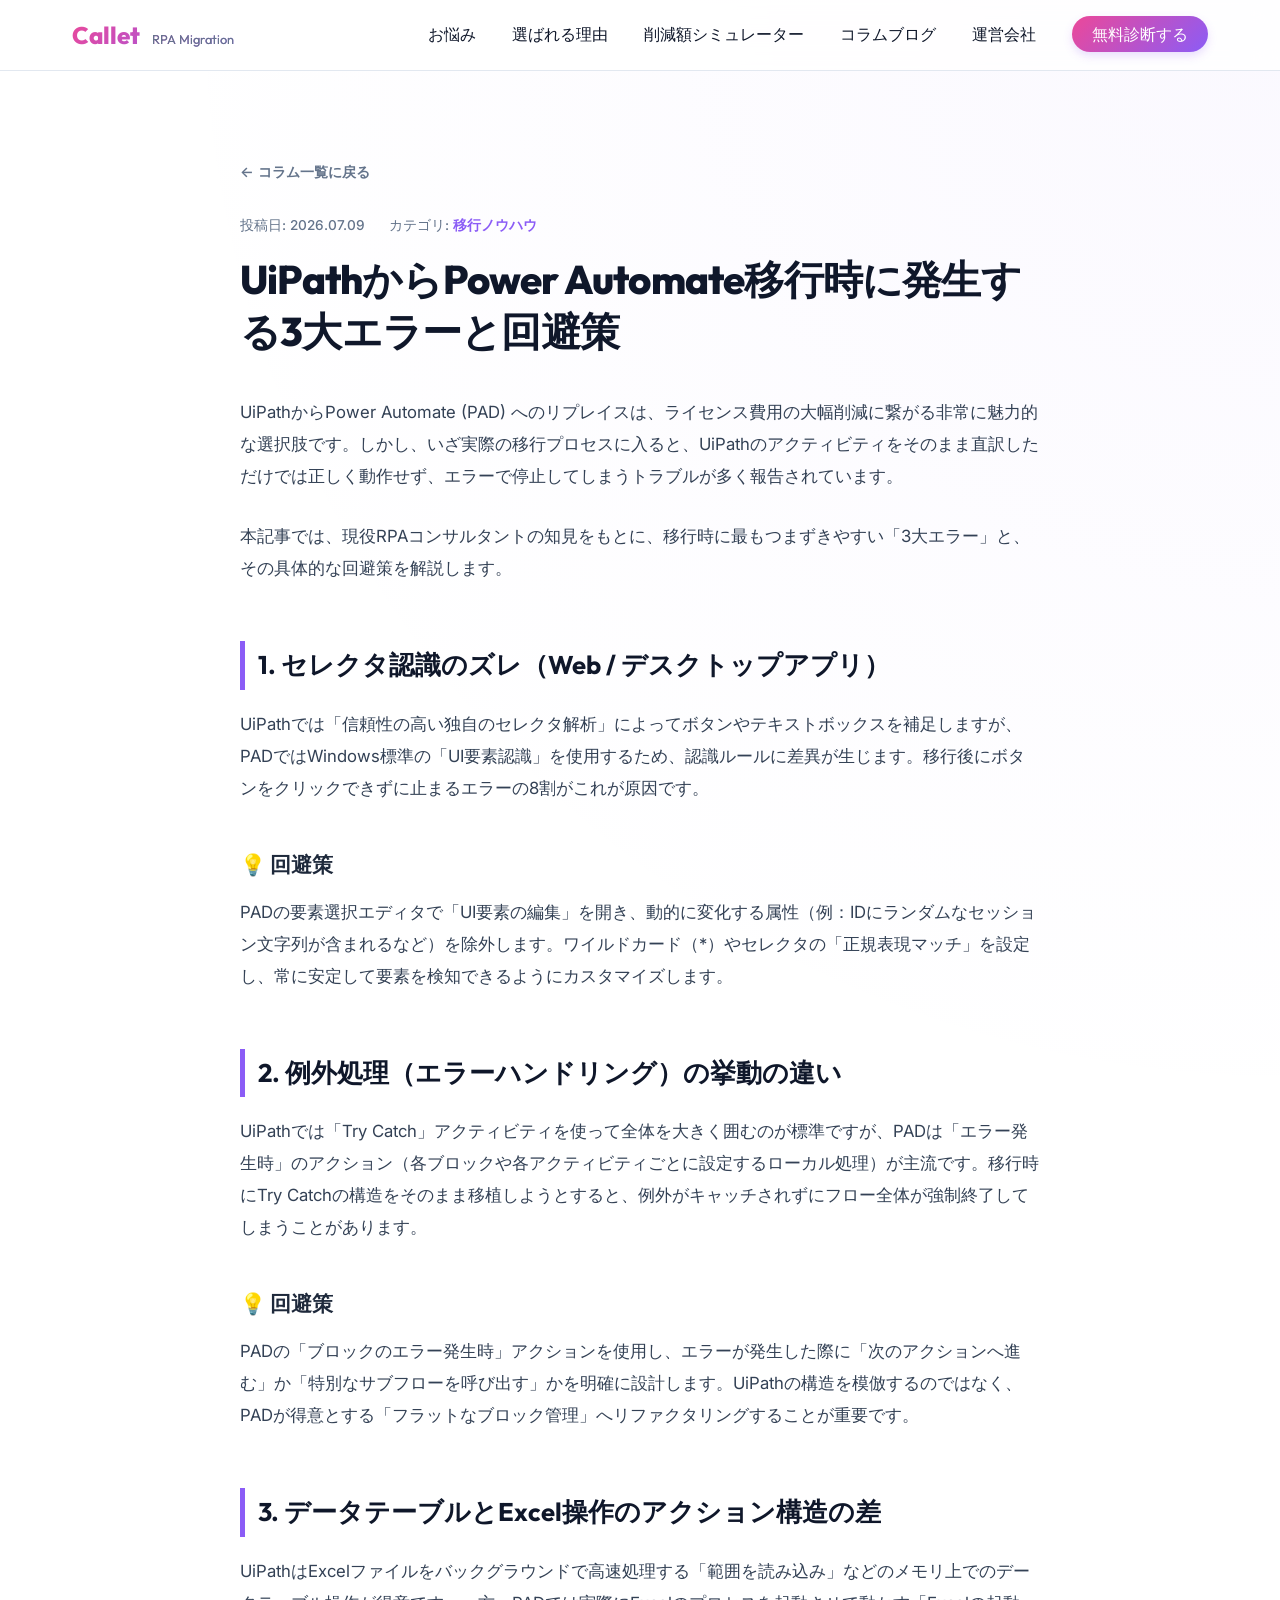
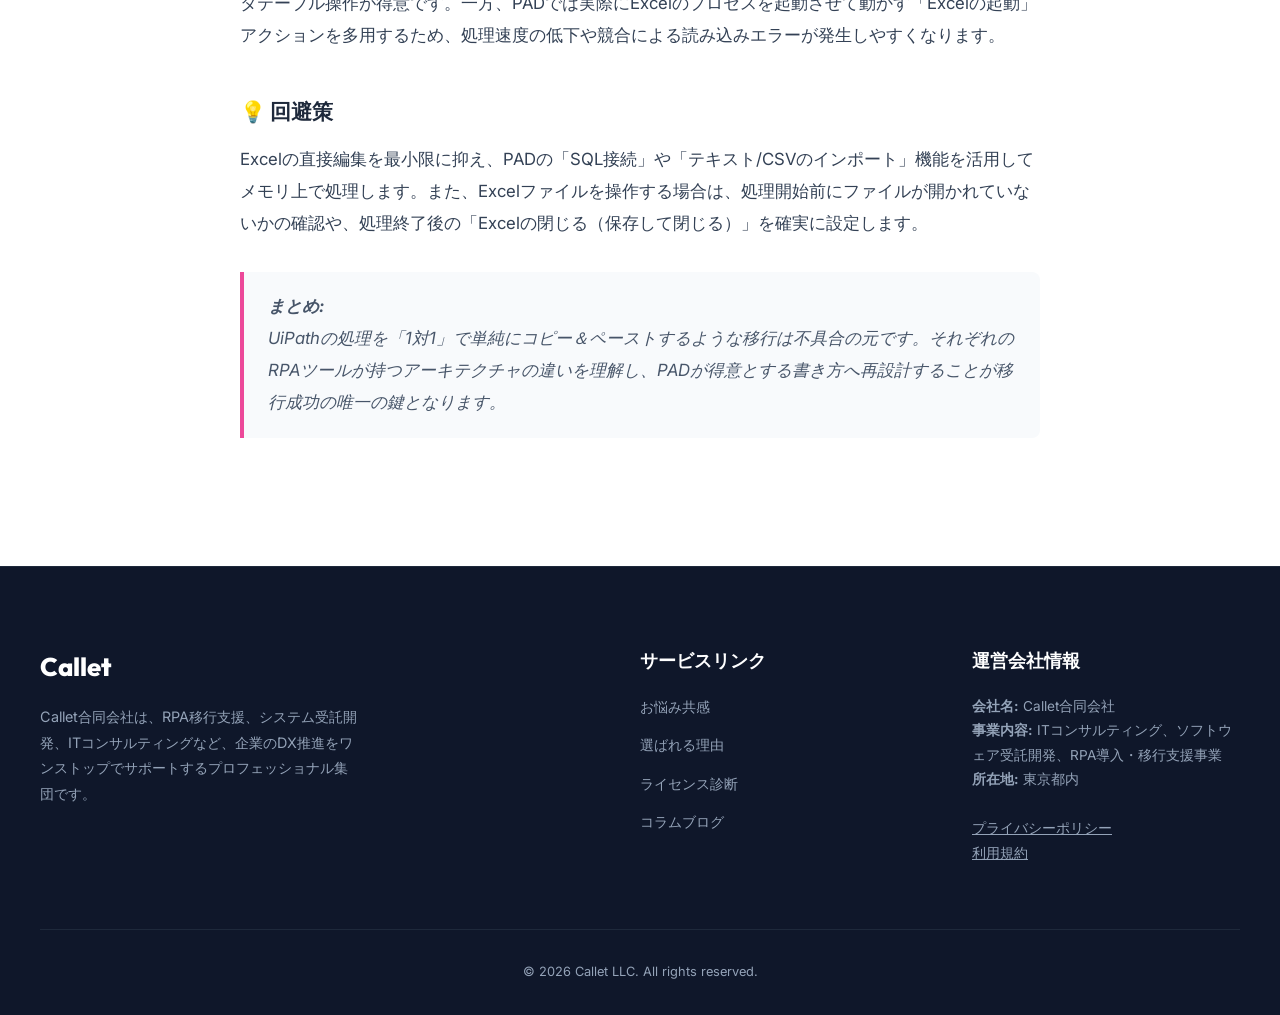
==== blog-details.html @ 3f2a73a5 "Initial commit: add blog-details.html" ====
<!DOCTYPE html>
<html lang="ja">
<head>
    <meta charset="UTF-8">
    <meta name="viewport" content="width=device-width, initial-scale=1.0">
    <title>コラム詳細 | RPA移行ソリューション | Callet合同会社</title>
    <link rel="stylesheet" href="styles.css">
</head>
<body>

    <!-- Header Navigation -->
    <header>
        <div class="nav-container">
            <a href="index.html" class="logo">Callet <span>RPA Migration</span></a>
            <nav class="nav-links">
                <a href="index.html#pain">お悩み</a>
                <a href="index.html#features">選ばれる理由</a>
                <a href="index.html#simulator">削減額シミュレーター</a>
                <a href="index.html#blog">コラムブログ</a>
                <a href="index.html#corporate">運営会社</a>
                <a href="index.html#simulator" class="cta-nav">無料診断する</a>
            </nav>
        </div>
    </header>

    <!-- Blog Details Section -->
    <section class="blog-details-section">
        <div class="blog-article-container">
            <a href="index.html#blog" class="blog-back-link">&larr; コラム一覧に戻る</a>
            
            <div class="blog-details-meta">
                <span>投稿日: <span id="post_date">2026.07.09</span></span>
                <span>カテゴリ: <strong id="post_category">移行ノウハウ</strong></span>
            </div>
            
            <h1 class="blog-details-title" id="post_title">コラムタイトル</h1>
            
            <div class="blog-rich-content" id="post_content">
                <!-- JavaScript will inject content here -->
            </div>
        </div>
    </section>

    <!-- Footer -->
    <footer>
        <div class="footer-container">
            <div>
                <a href="index.html" class="footer-logo">Callet</a>
                <p class="footer-desc">
                    Callet合同会社は、RPA移行支援、システム受託開発、ITコンサルティングなど、企業のDX推進をワンストップでサポートするプロフェッショナル集団です。
                </p>
            </div>
            <div>
                <h4 class="footer-title">サービスリンク</h4>
                <ul class="footer-links">
                    <li><a href="index.html#pain">お悩み共感</a></li>
                    <li><a href="index.html#features">選ばれる理由</a></li>
                    <li><a href="index.html#simulator">ライセンス診断</a></li>
                    <li><a href="index.html#blog">コラムブログ</a></li>
                </ul>
            </div>
            <div>
                <h4 class="footer-title">運営会社情報</h4>
                <div class="corporate-info">
                    <p><strong>会社名:</strong> Callet合同会社</p>
                    <p><strong>事業内容:</strong> ITコンサルティング、ソフトウェア受託開発、RPA導入・移行支援事業</p>
                    <p><strong>所在地:</strong> 東京都内</p>
                    <br>
                    <p><a href="#" style="color: #94A3B8; text-decoration: underline;">プライバシーポリシー</a></p>
                    <p><a href="#" style="color: #94A3B8; text-decoration: underline;">利用規約</a></p>
                </div>
            </div>
        </div>
        <div class="copyright">
            © 2026 Callet LLC. All rights reserved.
        </div>
    </footer>

    <!-- JavaScript to load dynamic content -->
    <script>
        // Article Data (JSON schema)
        const articles = {
            "1": {
                title: "UiPathからPower Automate移行時に発生する3大エラーと回避策",
                date: "2026.07.09",
                category: "移行ノウハウ",
                content: `
                    <p>UiPathからPower Automate (PAD) へのリプレイスは、ライセンス費用の大幅削減に繋がる非常に魅力的な選択肢です。しかし、いざ実際の移行プロセスに入ると、UiPathのアクティビティをそのまま直訳しただけでは正しく動作せず、エラーで停止してしまうトラブルが多く報告されています。</p>
                    <p>本記事では、現役RPAコンサルタントの知見をもとに、移行時に最もつまずきやすい「3大エラー」と、その具体的な回避策を解説します。</p>

                    <h2>1. セレクタ認識のズレ（Web / デスクトップアプリ）</h2>
                    <p>UiPathでは「信頼性の高い独自のセレクタ解析」によってボタンやテキストボックスを補足しますが、PADではWindows標準の「UI要素認識」を使用するため、認識ルールに差異が生じます。移行後にボタンをクリックできずに止まるエラーの8割がこれが原因です。</p>
                    <h3>💡 回避策</h3>
                    <p>PADの要素選択エディタで「UI要素の編集」を開き、動的に変化する属性（例：IDにランダムなセッション文字列が含まれるなど）を除外します。ワイルドカード（*）やセレクタの「正規表現マッチ」を設定し、常に安定して要素を検知できるようにカスタマイズします。</p>

                    <h2>2. 例外処理（エラーハンドリング）の挙動の違い</h2>
                    <p>UiPathでは「Try Catch」アクティビティを使って全体を大きく囲むのが標準ですが、PADは「エラー発生時」のアクション（各ブロックや各アクティビティごとに設定するローカル処理）が主流です。移行時にTry Catchの構造をそのまま移植しようとすると、例外がキャッチされずにフロー全体が強制終了してしまうことがあります。</p>
                    <h3>💡 回避策</h3>
                    <p>PADの「ブロックのエラー発生時」アクションを使用し、エラーが発生した際に「次のアクションへ進む」か「特別なサブフローを呼び出す」かを明確に設計します。UiPathの構造を模倣するのではなく、PADが得意とする「フラットなブロック管理」へリファクタリングすることが重要です。</p>

                    <h2>3. データテーブルとExcel操作のアクション構造の差</h2>
                    <p>UiPathはExcelファイルをバックグラウンドで高速処理する「範囲を読み込み」などのメモリ上でのデータテーブル操作が得意です。一方、PADでは実際にExcelのプロセスを起動させて動かす「Excelの起動」アクションを多用するため、処理速度の低下や競合による読み込みエラーが発生しやすくなります。</p>
                    <h3>💡 回避策</h3>
                    <p>Excelの直接編集を最小限に抑え、PADの「SQL接続」や「テキスト/CSVのインポート」機能を活用してメモリ上で処理します。また、Excelファイルを操作する場合は、処理開始前にファイルが開かれていないかの確認や、処理終了後の「Excelの閉じる（保存して閉じる）」を確実に設定します。</p>

                    <blockquote>
                        <strong>まとめ:</strong><br>
                        UiPathの処理を「1対1」で単純にコピー＆ペーストするような移行は不具合の元です。それぞれのRPAツールが持つアーキテクチャの違いを理解し、PADが得意とする書き方へ再設計することが移行成功の唯一の鍵となります。
                    </blockquote>
                `
            },
            "2": {
                title: "OrchestratorからPower Automateクラウドフローへ！移行の設計ポイント",
                date: "2026.07.08",
                category: "設計アーキテクチャ",
                content: `
                    <p>UiPathを本格運用している多くの企業が導入している「UiPath Orchestrator」。スケジュール実行やアセット管理、ロボットの一元監視として欠かせないシステムですが、年額250万円以上という非常に高い維持コストがネックになりがちです。</p>
                    <p>Power Automateへ移行する際、このOrchestratorの機能をどのようにリプレイスし、コストを最小化できるかを詳しく解説します。</p>

                    <h2>1. スケジュール実行とトリガー配信のリプレイス</h2>
                    <p>Orchestratorで行っていた「毎朝9時に実行」「メールを受信したらロボットを起動」といったトリガー管理は、Power Automateのクラウド環境（Power Automate for cloud）にある「クラウドフロー」へ移植します。</p>
                    <p>クラウドフローは標準でスケジュールトリガー（毎日、毎週など）や、Outlookメール受信トリガー、SharePointの更新トリガーを標準装備しているため、Orchestratorなしでも完全に同等のスケジュール管理・自動トリガー実行が実現できます。</p>

                    <h2>2. オンプレミスデータゲートウェイによるセキュアなPC接続</h2>
                    <p>クラウドフローから、社内オンプレミス環境（ローカルPCや社内サーバー）で稼働するPAD（Power Automate for desktop）を動かすためには、「オンプレミスデータゲートウェイ（On-Premises Data Gateway）」という中間モジュールを設定します。</p>
                    <p>これにより、外部から安全な暗号化通信でローカルのロボットを叩くことができ、Orchestratorで行っていた「無人ロボット（Unattended）の起動・割り当て」を、追加費用なしでクラウドから集中コントロールできるようになります。</p>

                    <h2>3. アセット（接続資格情報や環境変数）の移行</h2>
                    <p>Orchestratorに保存されていたシステムログイン用のID/パスワードなどのクレデンシャル情報は、Microsoft 365の「Azure Key Vault」や、PAD内の「接続」および「資格情報マネージャー」に移し替えます。</p>
                    <p>暗号化された安全なストレージからフロー実行時に動的に資格情報を読み込ませることで、パスワードをロボットコード内に直接書き込むことなく、強固なセキュリティを担保した状態で運用管理できます。</p>

                    <blockquote>
                        <strong>アーキテクトからのアドバイス:</strong><br>
                        Orchestratorの廃止は、単にライセンス代を削減するだけでなく、複雑なオンプレミスサーバーのインフラ管理（Windows Serverのセキュリティアップデート等）から完全に解放されるという運用管理上の大きなメリットももたらします。
                    </blockquote>
                `
            },
            "3": {
                title: "UiPath vs Power Automate徹底比較！2026年最新ライセンス費用の違い",
                date: "2026.07.07",
                category: "ライセンス比較",
                content: `
                    <p>RPAツールの選定において、最も重要でありながら最も複雑なのが「ライセンス費用の比較」です。特に、業界トップのUiPathと、Microsoftが提供し急速にシェアを伸ばしているPower Automate（PAD）では、料金体系の設計思想が大きく異なります。</p>
                    <p>2026年現在の最新ライセンス体系をふまえ、なぜ移行で「最大90%のコスト削減」が狙えるのかを徹底解説します。</p>

                    <h2>1. 開発者ライセンス：圧倒的な基本コスト差</h2>
                    <p>シナリオを作成・開発するための開発者ライセンスを比較すると、その価格差は一目瞭然です。</p>
                    <ul>
                        <li><strong>UiPath Studio</strong>: 約40万円 /年（1ユーザーあたり）</li>
                        <li><strong>Power Automate Premium</strong>: 2.4万円 /年（2,000円 /月・1ユーザーあたり）</li>
                    </ul>
                    <p>PADは開発ライセンスの中に、有人ロボットの実行ライセンス（Attended同等）も標準で内包されているため、開発者＝実行者となる多くの現場において、1ユーザーあたり年間37万円以上の差額が発生します。</p>

                    <h2>2. 有人ロボット（Attended）の「無料枠」のカラクリ</h2>
                    <p>UiPathではロボットを動かすPC1台ごとに「Attended Robotライセンス（年額約15万円）」が必要です。一方、Power Automateでは以下のような画期的な料金体系になっています。</p>
                    <ul>
                        <li>開発者用ライセンスを持っている人は、有人ロボットを台数制限なしで無料実行可能。</li>
                        <li>したがって、有人ロボットの台数が開発者ライセンス数を下回る小中規模運用の場合は、有人ロボットのライセンス費用は**完全に0円**になります。</li>
                    </ul>

                    <h2>3. 無人ロボット（Unattended）のプロセスライセンス比較</h2>
                    <p>人手を介さずサーバー上で実行する「無人ロボット（Unattended）」は、RPAの真骨頂ですが、UiPathでは1台あたり年間約100万円が必要であり、大規模運用での最大のコスト圧迫要因となっています。</p>
                    <p>Power Automateでは、これを「プロセスライセンス（Process License、旧アテンドなしアドオン）」として提供しており、**年額18万円（月額15,000円）**で稼働可能です。1台増やすごとのコスト増加額が約5分の1に抑えられるため、スケールさせればさせるほど、削減金額のメリットが跳ね上がります。</p>

                    <blockquote>
                        <strong>比較まとめ（3ユーザー・無人1台運用の3年総額例）:</strong><br>
                        ・UiPath: 開発(120万) ＋ 無人(300万) ＝ 420万円 / 3年<br>
                        ・PA: 開発(7.2万) ＋ 無人(54万) ＝ 61.2万円 / 3年<br>
                        ➡️ **約358万円（約85%）のライセンス費カットが実現！**
                    </blockquote>
                `
            }
        };

        // Parse query parameter ?id=X
        const urlParams = new URLSearchParams(window.location.search);
        const articleId = urlParams.get('id');

        // Render Article
        const article = articles[articleId] || articles["1"]; // Default to article 1 if not found or invalid
        
        document.getElementById('post_date').innerText = article.date;
        document.getElementById('post_category').innerText = article.category;
        document.getElementById('post_title').innerText = article.title;
        document.getElementById('post_content').innerHTML = article.content;
        
        // Dynamically update page title for browser tab (good for SEO)
        document.title = `${article.title} | RPA移行ソリューション | Callet合同会社`;
    </script>

</body>
</html>
---- styles.css ----
@import url('https://fonts.googleapis.com/css2?family=Inter:wght@300;400;500;600;700&family=Outfit:wght@400;600;700;800&display=swap');

:root {
    --primary-gradient: linear-gradient(135deg, #EC4899 0%, #8B5CF6 100%);
    --bg-dark: #0B0F19;
    --bg-card: #151C2C;
    --bg-light: #F8FAFC;
    --text-main: #0F172A;
    --text-muted: #64748B;
    --border-color: #E2E8F0;
    --font-heading: 'Outfit', 'Inter', sans-serif;
    --font-body: 'Inter', sans-serif;
}

* {
    margin: 0;
    padding: 0;
    box-sizing: border-box;
}

html {
    scroll-behavior: smooth;
}

body {
    font-family: var(--font-body);
    color: var(--text-main);
    background-color: #FFFFFF;
    line-height: 1.6;
    overflow-x: hidden;
}

/* Header & Navigation */
header {
    background: rgba(255, 255, 255, 0.8);
    backdrop-filter: blur(12px);
    border-bottom: 1px solid var(--border-color);
    position: fixed;
    width: 100%;
    top: 0;
    z-index: 1000;
}

.nav-container {
    max-width: 1200px;
    margin: 0 auto;
    padding: 1rem 2rem;
    display: flex;
    justify-content: space-between;
    align-items: center;
}

.logo {
    font-family: var(--font-heading);
    font-weight: 800;
    font-size: 1.5rem;
    background: var(--primary-gradient);
    -webkit-background-clip: text;
    -webkit-text-fill-color: transparent;
    text-decoration: none;
}

.logo span {
    font-size: 0.8rem;
    color: var(--text-muted);
    font-weight: 400;
    margin-left: 0.5rem;
    -webkit-text-fill-color: initial;
}

.nav-links a {
    color: var(--text-main);
    text-decoration: none;
    font-weight: 500;
    margin-left: 2rem;
    transition: color 0.3s ease;
}

.nav-links a:hover {
    color: #8B5CF6;
}

.cta-nav {
    background: var(--primary-gradient);
    color: white !important;
    padding: 0.5rem 1.25rem;
    border-radius: 50px;
    box-shadow: 0 4px 10px rgba(139, 92, 246, 0.2);
}

.cta-nav:hover {
    box-shadow: 0 6px 15px rgba(139, 92, 246, 0.35);
    transform: translateY(-1px);
}

/* Hero Section */
.hero-section {
    padding: 10rem 2rem 6rem 2rem;
    background: radial-gradient(circle at top right, rgba(139, 92, 246, 0.08), transparent 40%),
                radial-gradient(circle at bottom left, rgba(236, 72, 153, 0.05), transparent 40%);
    text-align: center;
}

.hero-container {
    max-width: 900px;
    margin: 0 auto;
}

.badge {
    background: rgba(139, 92, 246, 0.1);
    color: #8B5CF6;
    padding: 0.4rem 1rem;
    border-radius: 50px;
    font-size: 0.85rem;
    font-weight: 600;
    display: inline-block;
    margin-bottom: 1.5rem;
}

h1 {
    font-family: var(--font-heading);
    font-size: 3.2rem;
    font-weight: 800;
    line-height: 1.2;
    margin-bottom: 1.5rem;
    letter-spacing: -0.02em;
}

h1 span {
    background: var(--primary-gradient);
    -webkit-background-clip: text;
    -webkit-text-fill-color: transparent;
}

.subtitle {
    font-size: 1.2rem;
    color: var(--text-muted);
    max-width: 700px;
    margin: 0 auto 2.5rem auto;
}

.btn-primary {
    background: var(--primary-gradient);
    color: white;
    font-family: var(--font-heading);
    font-weight: 700;
    font-size: 1.1rem;
    padding: 1rem 2.5rem;
    border: none;
    border-radius: 50px;
    cursor: pointer;
    box-shadow: 0 4px 15px rgba(139, 92, 246, 0.25);
    transition: all 0.3s ease;
    text-decoration: none;
    display: inline-block;
}

.btn-primary:hover {
    box-shadow: 0 6px 20px rgba(139, 92, 246, 0.4);
    transform: translateY(-2px);
}

/* Pain Points (お悩み共感) */
.pain-section {
    padding: 6rem 2rem;
    background-color: var(--bg-light);
    border-top: 1px solid var(--border-color);
    border-bottom: 1px solid var(--border-color);
}

.section-container {
    max-width: 1200px;
    margin: 0 auto;
}

.section-title {
    text-align: center;
    font-family: var(--font-heading);
    font-size: 2.2rem;
    font-weight: 800;
    margin-bottom: 3rem;
}

.pain-grid {
    display: grid;
    grid-template-columns: repeat(auto-fit, minmax(300px, 1fr));
    gap: 2rem;
}

.pain-card {
    background: white;
    border: 1px solid var(--border-color);
    border-radius: 16px;
    padding: 2.5rem 2rem;
    box-shadow: 0 4px 6px rgba(0, 0, 0, 0.02);
    transition: transform 0.3s ease, box-shadow 0.3s ease;
}

.pain-card:hover {
    transform: translateY(-5px);
    box-shadow: 0 12px 20px rgba(0, 0, 0, 0.05);
}

.pain-icon {
    font-size: 2.5rem;
    margin-bottom: 1rem;
}

.pain-card h3 {
    font-family: var(--font-heading);
    font-size: 1.3rem;
    font-weight: 700;
    margin-bottom: 0.8rem;
}

.pain-card p {
    color: var(--text-muted);
    font-size: 0.95rem;
}

/* Why Choose Us (特徴) */
.choose-section {
    padding: 6rem 2rem;
}

.feature-grid {
    display: grid;
    grid-template-columns: repeat(auto-fit, minmax(300px, 1fr));
    gap: 2.5rem;
    margin-top: 3rem;
}

.feature-card {
    background: white;
    border-left: 4px solid #8B5CF6;
    border-top: 1px solid var(--border-color);
    border-right: 1px solid var(--border-color);
    border-bottom: 1px solid var(--border-color);
    border-radius: 0 16px 16px 0;
    padding: 2rem;
    box-shadow: 0 4px 6px rgba(0, 0, 0, 0.01);
}

.feature-card h3 {
    font-family: var(--font-heading);
    font-size: 1.25rem;
    font-weight: 700;
    margin-bottom: 0.8rem;
    color: #1E293B;
}

.feature-card p {
    color: var(--text-muted);
    font-size: 0.95rem;
}

/* Simulator Section (Native Layout) */
.simulator-section {
    padding: 6rem 2rem;
    background-color: var(--bg-light);
    border-top: 1px solid var(--border-color);
}

.simulator-container {
    max-width: 1200px;
    margin: 0 auto;
}

.calc-grid {
    display: grid;
    grid-template-columns: 1.1fr 1.9fr;
    gap: 2.5rem;
    margin-top: 3rem;
}

.calc-sidebar {
    background: white;
    border: 1px solid var(--border-color);
    border-radius: 20px;
    padding: 2rem;
    box-shadow: 0 10px 25px rgba(0, 0, 0, 0.02);
}

.calc-sidebar h3 {
    font-family: var(--font-heading);
    font-weight: 700;
    font-size: 1.15rem;
    margin-bottom: 1rem;
    color: #1E293B;
}

.form-group {
    margin-bottom: 1.5rem;
}

.form-group label {
    display: block;
    font-size: 0.85rem;
    font-weight: 600;
    color: #475569;
    margin-bottom: 0.4rem;
}

.form-group input[type="number"] {
    width: 100%;
    padding: 0.6rem 0.8rem;
    border: 1px solid #CBD5E1;
    border-radius: 8px;
    font-family: var(--font-body);
    font-size: 0.95rem;
    outline: none;
    transition: border-color 0.2s ease;
}

.form-group input[type="number"]:focus {
    border-color: #8B5CF6;
}

.checkbox-group {
    display: flex;
    align-items: center;
    gap: 0.5rem;
    margin-top: 1rem;
    margin-bottom: 1.5rem;
}

.checkbox-group label {
    font-size: 0.85rem;
    font-weight: 600;
    color: #475569;
    cursor: pointer;
}

.checkbox-group input[type="checkbox"] {
    width: 16px;
    height: 16px;
    cursor: pointer;
}

.btn-diagnose {
    width: 100%;
    background: var(--primary-gradient);
    color: white;
    font-family: var(--font-heading);
    font-weight: 700;
    font-size: 1.05rem;
    padding: 0.8rem;
    border: none;
    border-radius: 50px;
    cursor: pointer;
    box-shadow: 0 4px 12px rgba(139, 92, 246, 0.2);
    transition: all 0.3s ease;
}

.btn-diagnose:hover {
    box-shadow: 0 6px 18px rgba(139, 92, 246, 0.35);
    transform: translateY(-1px);
}

/* Loading Spinner Area */
.loading-box {
    display: none;
    flex-direction: column;
    justify-content: center;
    align-items: center;
    background: white;
    border: 1px solid var(--border-color);
    border-radius: 20px;
    padding: 6rem 2rem;
    box-shadow: 0 10px 25px rgba(0, 0, 0, 0.02);
}

.spinner {
    width: 50px;
    height: 50px;
    border: 5px solid rgba(139, 92, 246, 0.1);
    border-top: 5px solid #8B5CF6;
    border-radius: 50%;
    animation: spin 1s linear infinite;
    margin-bottom: 1.5rem;
}

@keyframes spin {
    0% { transform: rotate(0deg); }
    100% { transform: rotate(360deg); }
}

.loading-text {
    font-size: 1rem;
    color: #475569;
    font-weight: 600;
}

/* Result Area */
.results-box {
    display: none;
    background: white;
    border: 1px solid var(--border-color);
    border-radius: 20px;
    padding: 2.5rem;
    box-shadow: 0 10px 25px rgba(0, 0, 0, 0.02);
    animation: fadeIn 0.5s ease forwards;
}

@keyframes fadeIn {
    from { opacity: 0; transform: translateY(10px); }
    to { opacity: 1; transform: translateY(0); }
}

.reset-caption {
    font-size: 0.8rem;
    color: var(--text-muted);
    margin-bottom: 1.5rem;
}

/* Value Cards */
.value-cards-grid {
    display: grid;
    grid-template-columns: 1fr 1fr;
    gap: 1.5rem;
    margin-bottom: 2rem;
}

.val-card {
    background-color: #F8FAFC;
    border: 1px solid #E2E8F0;
    border-radius: 12px;
    padding: 1.5rem;
    text-align: center;
}

.val-card-title {
    font-weight: 600;
    color: #475569;
    font-size: 0.95rem;
}

.val-card-num {
    font-size: 2rem;
    font-weight: 800;
    color: #4F46E5;
    margin-top: 0.5rem;
}

/* Savings Summary Banner */
.savings-banner {
    background-color: #F8FAFC;
    border: 2px solid #E2E8F0;
    border-radius: 16px;
    padding: 1.8rem;
    text-align: center;
    margin-bottom: 2.5rem;
    box-shadow: 0 4px 10px rgba(0,0,0,0.02);
    transition: all 0.3s ease;
}

.savings-banner.emphasized {
    background-color: #FEF2F2;
    border-color: #FCA5A5;
}

.savings-label {
    font-size: 0.95rem;
    font-weight: 700;
    color: #475569;
    letter-spacing: 0.05em;
}

.savings-amount {
    font-size: 2.2rem;
    font-weight: 850;
    color: #4F46E5;
    margin: 0.5rem 0;
    font-family: var(--font-heading);
}

.savings-banner.emphasized .savings-amount {
    color: #EF4444;
}

.savings-sub {
    font-size: 0.95rem;
    font-weight: 600;
    color: #64748B;
}

/* 2-Column Graph & Table */
.data-display-grid {
    display: grid;
    grid-template-columns: 1.2fr 0.8fr;
    gap: 2rem;
    margin-bottom: 2.5rem;
}

/* CSS Stacked Bar Chart */
.chart-container {
    background: #FFFFFF;
    border: 1px solid var(--border-color);
    border-radius: 12px;
    padding: 1.5rem;
}

.chart-title {
    font-size: 0.95rem;
    font-weight: 700;
    color: #1E293B;
    margin-bottom: 1.5rem;
}

.chart-stage {
    display: flex;
    justify-content: space-around;
    align-items: flex-end;
    height: 250px;
    padding-bottom: 1rem;
    border-bottom: 2px solid #E2E8F0;
    position: relative;
}

.chart-bar-wrapper {
    display: flex;
    flex-direction: column;
    align-items: center;
    width: 30%;
    height: 100%;
    justify-content: flex-end;
}

.chart-bar {
    width: 50px;
    display: flex;
    flex-direction: column;
    justify-content: flex-end;
    border-radius: 6px 6px 0 0;
    overflow: hidden;
    height: 0;
    transition: height 0.6s cubic-bezier(0.16, 1, 0.3, 1);
}

.chart-segment {
    width: 100%;
    transition: all 0.3s ease;
    cursor: pointer;
    position: relative;
}

/* Segments colors (purples theme matching streamlit) */
.seg-dev { background-color: #6B21A8; }
.seg-attended { background-color: #8B5CF6; }
.seg-unattended { background-color: #C084FC; }
.seg-orch { background-color: #F3E8FF; }

.chart-label {
    margin-top: 0.8rem;
    font-size: 0.85rem;
    font-weight: 700;
    color: #475569;
}

/* Chart Legend */
.chart-legend {
    display: flex;
    justify-content: center;
    flex-wrap: wrap;
    gap: 1rem;
    margin-top: 1.2rem;
    font-size: 0.75rem;
    color: #475569;
}

.legend-item {
    display: flex;
    align-items: center;
    gap: 0.4rem;
}

.legend-color {
    width: 12px;
    height: 12px;
    border-radius: 3px;
}

/* Tooltip */
.chart-segment:hover::after {
    content: attr(data-tooltip);
    position: absolute;
    bottom: 100%;
    left: 50%;
    transform: translateX(-50%);
    background: #0F172A;
    color: white;
    padding: 0.4rem 0.6rem;
    font-size: 0.75rem;
    border-radius: 4px;
    white-space: nowrap;
    z-index: 10;
    box-shadow: 0 4px 6px rgba(0,0,0,0.1);
}

/* Data Table */
.table-container {
    background: #FFFFFF;
    border: 1px solid var(--border-color);
    border-radius: 12px;
    padding: 1.5rem;
}

.table-title {
    font-size: 0.95rem;
    font-weight: 700;
    color: #1E293B;
    margin-bottom: 1rem;
}

.detail-table {
    width: 100%;
    border-collapse: collapse;
    font-size: 0.8rem;
    text-align: left;
}

.detail-table th {
    background-color: #F8FAFC;
    color: #475569;
    font-weight: 700;
    padding: 0.6rem;
    border-bottom: 2px solid #E2E8F0;
}

.detail-table td {
    padding: 0.7rem 0.6rem;
    border-bottom: 1px solid #E2E8F0;
    color: #334155;
}

.detail-table tr:last-child {
    font-weight: 700;
    background-color: #F8FAFC;
}

.detail-table tr:last-child td {
    border-bottom: none;
    color: #0F172A;
}

/* Recommendation Area */
.rec-box {
    border-top: 1px solid var(--border-color);
    padding-top: 2rem;
    margin-bottom: 2.5rem;
}

.rec-title {
    font-family: var(--font-heading);
    font-size: 1.3rem;
    font-weight: 700;
    color: #1E293B;
    margin-bottom: 1.5rem;
}

.rec-grid {
    display: grid;
    grid-template-columns: 1fr 2fr;
    gap: 2rem;
}

.rec-action-card {
    background-color: #8B5CF6;
    color: white;
    padding: 1.8rem 1.5rem;
    border-radius: 12px;
    text-align: center;
    box-shadow: 0 4px 10px rgba(139, 92, 246, 0.2);
}

.rec-action-tag {
    font-size: 0.8rem;
    font-weight: 500;
    text-transform: uppercase;
    opacity: 0.9;
}

.rec-action-val {
    margin-top: 0.5rem;
    font-size: 1.25rem;
    font-weight: 700;
    line-height: 1.4;
}

.rec-action-points {
    margin-top: 1rem;
    text-align: left;
    font-size: 0.75rem;
    display: flex;
    flex-direction: column;
    gap: 0.4rem;
}

.rec-details h4 {
    font-size: 1rem;
    font-weight: 700;
    color: #334155;
    margin-bottom: 0.8rem;
    display: flex;
    align-items: center;
    gap: 0.5rem;
}

.urgency-badge-span {
    padding: 0.2rem 0.6rem;
    border-radius: 4px;
    color: white;
    font-size: 0.8rem;
    font-weight: 700;
}

.urg_low { background-color: #10B981; }
.urg_mid { background-color: #3B82F6; }
.urg_high { background-color: #F59E0B; }
.urg_emergency { background-color: #EF4444; }

.rec-desc-text {
    font-size: 0.9rem;
    color: #475569;
    line-height: 1.7;
}

/* Download CTA Area */
.cta-download-box {
    border-top: 1px solid var(--border-color);
    padding-top: 3rem;
    margin-bottom: 3rem;
    text-align: center;
}

.download-title {
    font-family: var(--font-heading);
    font-size: 1.6rem;
    font-weight: 800;
    color: #1E293B;
    margin-bottom: 0.4rem;
}

.download-sub {
    font-size: 0.95rem;
    color: var(--text-muted);
    margin-bottom: 2rem;
}

.native-form {
    max-width: 600px;
    margin: 0 auto;
    background: #F8FAFC;
    border: 1px solid var(--border-color);
    border-radius: 12px;
    padding: 2rem;
    text-align: left;
}

.form-row {
    display: grid;
    grid-template-columns: 1fr 1fr;
    gap: 1rem;
}

.btn-submit-download {
    display: block;
    width: 100%;
    background: var(--primary-gradient);
    color: white;
    font-family: var(--font-heading);
    font-weight: 700;
    font-size: 1.05rem;
    padding: 0.8rem;
    border: none;
    border-radius: 8px;
    box-shadow: 0 4px 15px rgba(236, 72, 153, 0.25);
    transition: all 0.3s ease;
    text-align: center;
    margin-top: 1rem;
}

.btn-submit-download:hover {
    box-shadow: 0 6px 20px rgba(236, 72, 153, 0.4);
    transform: translateY(-1px);
}

.download-success-box {
    display: none;
    max-width: 650px;
    margin: 0 auto;
    text-align: center;
}

.download-success-title {
    font-family: var(--font-heading);
    font-size: 1.6rem;
    font-weight: 800;
    color: #1E293B;
    margin-bottom: 0.4rem;
}

.download-success-sub {
    font-size: 0.95rem;
    color: var(--text-muted);
    margin-bottom: 2rem;
}

.btn-file-dl {
    background: var(--primary-gradient);
    color: white;
    font-family: var(--font-heading);
    font-weight: 700;
    font-size: 1.1rem;
    padding: 0.8rem 2.5rem;
    border: none;
    border-radius: 8px;
    cursor: pointer;
    box-shadow: 0 4px 15px rgba(236, 72, 153, 0.25);
    transition: all 0.3s ease;
    text-decoration: none;
    display: inline-block;
}

.btn-file-dl:hover {
    box-shadow: 0 6px 20px rgba(236, 72, 153, 0.4);
    transform: translateY(-1px);
}

.btn-form-reset {
    background: none;
    border: none;
    color: var(--text-muted);
    font-size: 0.85rem;
    text-decoration: underline;
    cursor: pointer;
    margin-top: 1rem;
}

/* Blog Archive Section Styling */
.blog-section {
    padding: 6rem 2rem;
    background-color: #FFFFFF;
    border-top: 1px solid var(--border-color);
}

.blog-grid {
    display: grid;
    grid-template-columns: repeat(auto-fit, minmax(320px, 1fr));
    gap: 2.5rem;
    margin-top: 3rem;
}

.blog-card {
    background: white;
    border: 1px solid var(--border-color);
    border-radius: 16px;
    overflow: hidden;
    box-shadow: 0 4px 6px rgba(0,0,0,0.01);
    transition: transform 0.3s ease, box-shadow 0.3s ease;
    display: flex;
    flex-direction: column;
}

.blog-card:hover {
    transform: translateY(-4px);
    box-shadow: 0 12px 25px rgba(0,0,0,0.05);
}

.blog-card-image-placeholder {
    height: 180px;
    background: linear-gradient(135deg, rgba(139, 92, 246, 0.1), rgba(236, 72, 153, 0.1));
    display: flex;
    justify-content: center;
    align-items: center;
    font-size: 3.5rem;
}

.blog-card-content {
    padding: 1.8rem;
    display: flex;
    flex-direction: column;
    flex-grow: 1;
}

.blog-card-meta {
    font-size: 0.75rem;
    font-weight: 600;
    color: #8B5CF6;
    margin-bottom: 0.6rem;
    text-transform: uppercase;
    letter-spacing: 0.05em;
}

.blog-card-title {
    font-family: var(--font-heading);
    font-size: 1.2rem;
    font-weight: 700;
    color: #1E293B;
    line-height: 1.4;
    margin-bottom: 0.8rem;
}

.blog-card-excerpt {
    font-size: 0.85rem;
    color: var(--text-muted);
    line-height: 1.6;
    margin-bottom: 1.5rem;
    flex-grow: 1;
}

.blog-card-link {
    font-size: 0.85rem;
    font-weight: 700;
    color: #8B5CF6;
    text-decoration: none;
    display: flex;
    align-items: center;
    gap: 0.4rem;
}

.blog-card-link:hover {
    text-decoration: underline;
}

/* Blog Details Layout Styles */
.blog-details-section {
    padding: 10rem 2rem 6rem 2rem;
    background: radial-gradient(circle at top right, rgba(139, 92, 246, 0.04), transparent 45%);
}

.blog-article-container {
    max-width: 800px;
    margin: 0 auto;
}

.blog-back-link {
    font-size: 0.9rem;
    font-weight: 600;
    color: var(--text-muted);
    text-decoration: none;
    display: flex;
    align-items: center;
    gap: 0.5rem;
    margin-bottom: 2rem;
    transition: color 0.2s ease;
}

.blog-back-link:hover {
    color: #8B5CF6;
}

.blog-details-meta {
    display: flex;
    gap: 1.5rem;
    font-size: 0.85rem;
    color: var(--text-muted);
    margin-bottom: 1rem;
    font-weight: 500;
}

.blog-details-meta span strong {
    color: #8B5CF6;
}

.blog-details-title {
    font-family: var(--font-heading);
    font-size: 2.5rem;
    font-weight: 800;
    color: #0F172A;
    line-height: 1.3;
    margin-bottom: 2.5rem;
}

.blog-rich-content {
    font-size: 1.05rem;
    color: #334155;
    line-height: 1.9;
}

.blog-rich-content p {
    margin-bottom: 1.8rem;
}

.blog-rich-content h2 {
    font-family: var(--font-heading);
    font-size: 1.6rem;
    font-weight: 700;
    color: #0F172A;
    margin-top: 3.5rem;
    margin-bottom: 1.2rem;
    padding-left: 0.8rem;
    border-left: 5px solid #8B5CF6;
}

.blog-rich-content h3 {
    font-family: var(--font-heading);
    font-size: 1.3rem;
    font-weight: 700;
    color: #1E293B;
    margin-top: 2.5rem;
    margin-bottom: 0.8rem;
}

.blog-rich-content ul, .blog-rich-content ol {
    margin-bottom: 1.8rem;
    padding-left: 1.5rem;
}

.blog-rich-content li {
    margin-bottom: 0.6rem;
}

.blog-rich-content blockquote {
    background-color: var(--bg-light);
    border-left: 4px solid #EC4899;
    padding: 1.2rem 1.5rem;
    font-style: italic;
    color: #475569;
    border-radius: 0 8px 8px 0;
    margin: 2rem 0;
}

/* Footer & Corporate Info */
footer {
    background-color: #0F172A;
    color: #94A3B8;
    padding: 5rem 2rem 2rem 2rem;
    border-top: 1px solid #1E293B;
}

.footer-container {
    max-width: 1200px;
    margin: 0 auto;
    display: grid;
    grid-template-columns: 2fr 1fr 1fr;
    gap: 4rem;
}

.footer-logo {
    color: white;
    font-family: var(--font-heading);
    font-weight: 800;
    font-size: 1.6rem;
    margin-bottom: 1rem;
    text-decoration: none;
    display: inline-block;
}

.footer-desc {
    font-size: 0.9rem;
    line-height: 1.8;
    max-width: 320px;
}

.footer-title {
    color: white;
    font-family: var(--font-heading);
    font-weight: 700;
    font-size: 1.1rem;
    margin-bottom: 1.2rem;
}

.footer-links {
    list-style: none;
}

.footer-links li {
    margin-bottom: 0.8rem;
}

.footer-links a {
    color: #94A3B8;
    text-decoration: none;
    font-size: 0.9rem;
    transition: color 0.3s ease;
}

.footer-links a:hover {
    color: white;
}

.corporate-info {
    font-size: 0.85rem;
    line-height: 1.8;
}

.copyright {
    max-width: 1200px;
    margin: 4rem auto 0 auto;
    padding-top: 2rem;
    border-top: 1px solid #1E293B;
    text-align: center;
    font-size: 0.8rem;
}

/* Responsive Design */
@media (max-width: 768px) {
    h1 {
        font-size: 2.2rem;
    }
    .footer-container {
        grid-template-columns: 1fr;
        gap: 2.5rem;
    }
    .nav-links {
        display: none; /* simple hidden for mobile mockup */
    }
    .calc-grid {
        grid-template-columns: 1fr;
    }
    .value-cards-grid {
        grid-template-columns: 1fr;
    }
    .data-display-grid {
        grid-template-columns: 1fr;
    }
    .rec-grid {
        grid-template-columns: 1fr;
    }
    .form-row {
        grid-template-columns: 1fr;
    }
    .blog-details-title {
        font-size: 1.8rem;
    }
}
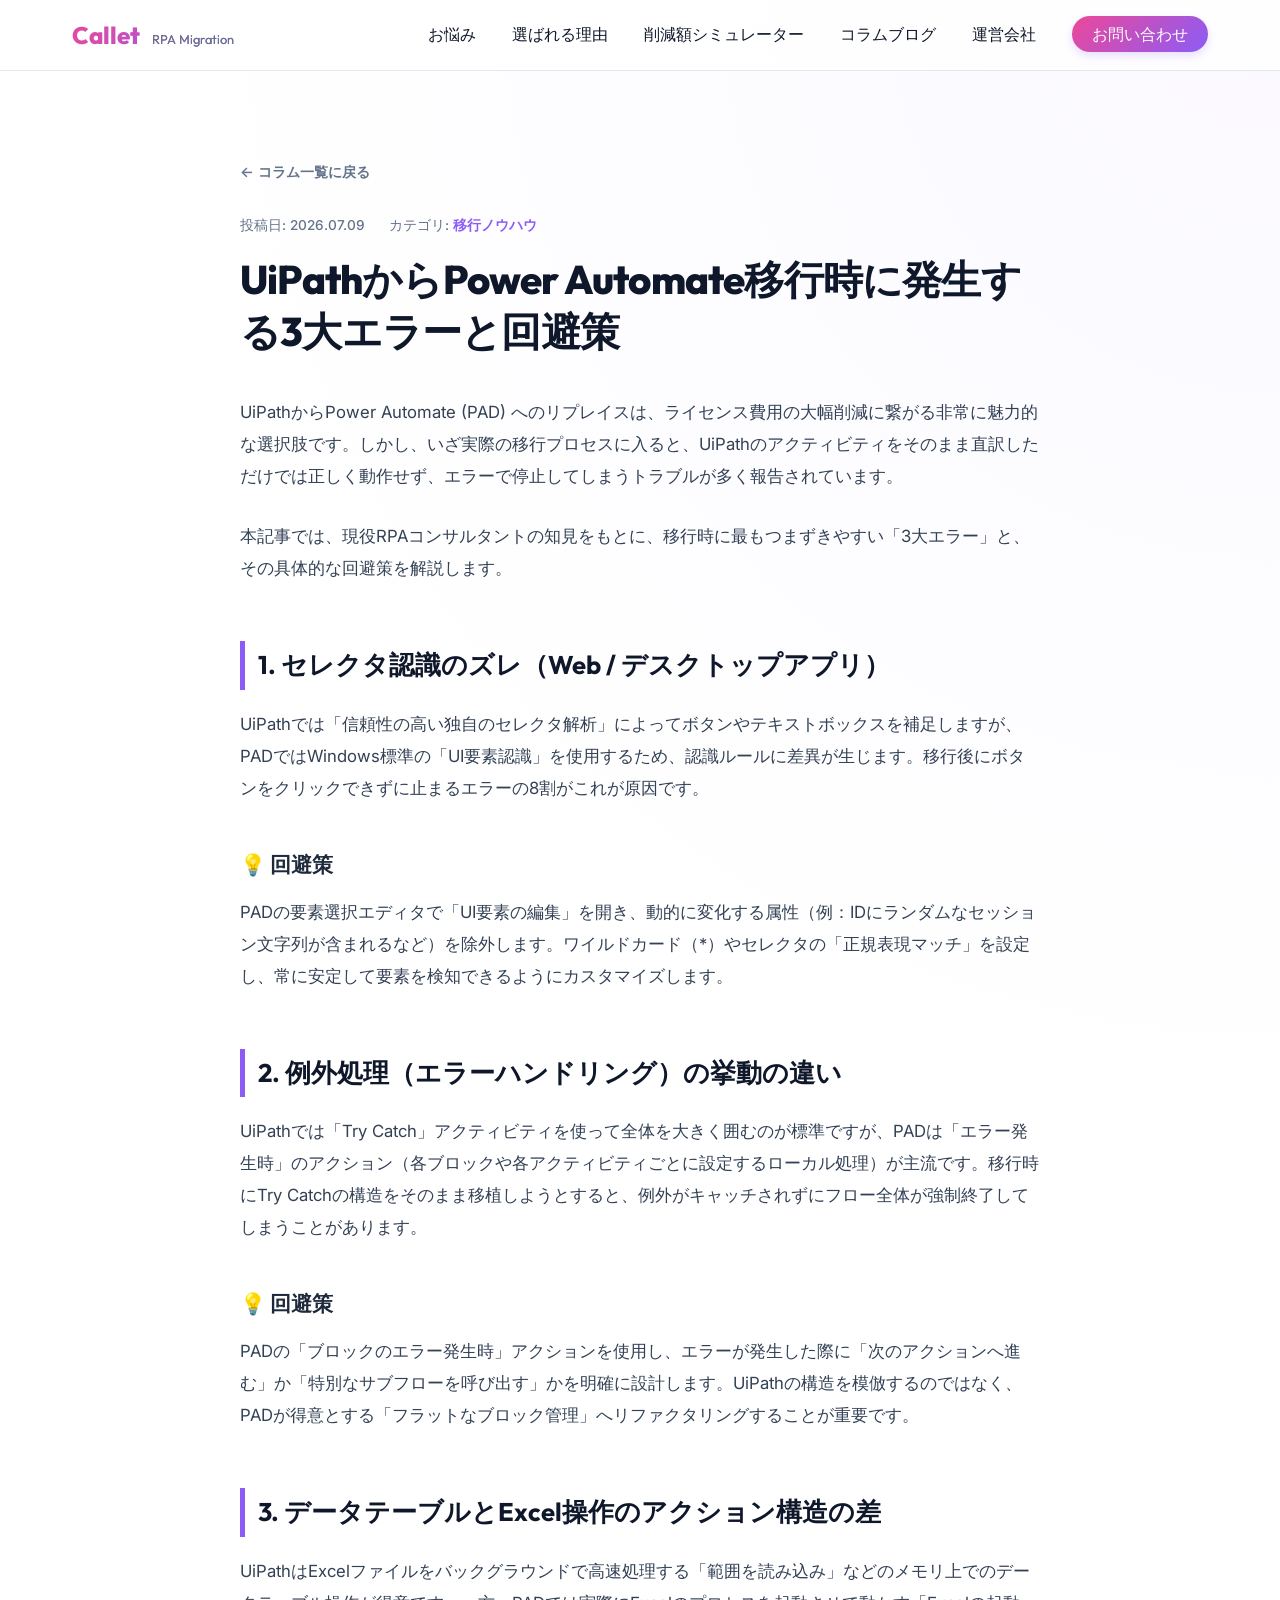
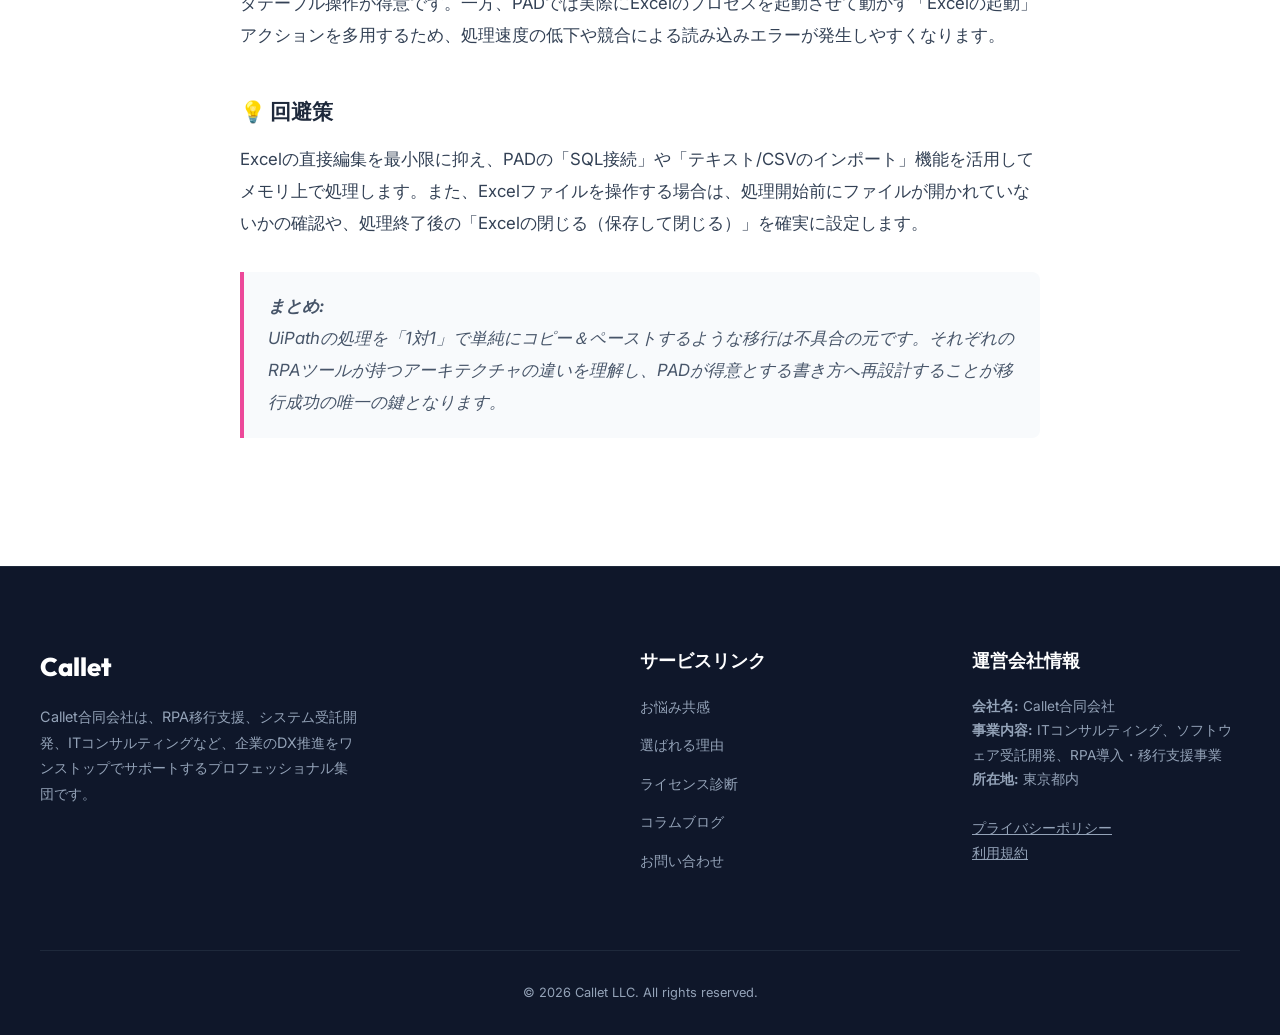
==== commit 2f7796f2: "Auto-deployed: update blog-details.html" ====
--- a/blog-details.html
+++ b/blog-details.html
@@ -4,6 +4,7 @@
     <meta charset="UTF-8">
     <meta name="viewport" content="width=device-width, initial-scale=1.0">
     <title>コラム詳細 | RPA移行ソリューション | Callet合同会社</title>
+    <meta name="description" content="UiPathからPower Automate (PAD) への移行・リプレイスに関するお役立ちコラムコラムです。">
     <link rel="stylesheet" href="styles.css">
 </head>
 <body>
@@ -18,7 +19,7 @@
                 <a href="index.html#simulator">削減額シミュレーター</a>
                 <a href="index.html#blog">コラムブログ</a>
                 <a href="index.html#corporate">運営会社</a>
-                <a href="index.html#simulator" class="cta-nav">無料診断する</a>
+                <a href="contact.html" class="cta-nav">お問い合わせ</a>
             </nav>
         </div>
     </header>
@@ -57,6 +58,7 @@
                     <li><a href="index.html#features">選ばれる理由</a></li>
                     <li><a href="index.html#simulator">ライセンス診断</a></li>
                     <li><a href="index.html#blog">コラムブログ</a></li>
+                    <li><a href="contact.html">お問い合わせ</a></li>
                 </ul>
             </div>
             <div>
@@ -144,7 +146,7 @@
                     <p>2026年現在の最新ライセンス体系をふまえ、なぜ移行で「最大90%のコスト削減」が狙えるのかを徹底解説します。</p>
 
                     <h2>1. 開発者ライセンス：圧倒的な基本コスト差</h2>
-                    <p>シナリオを作成・開発するための開発者ライセンスを比較すると、その価格差は一目瞭然です。</p>
+                    <p>薬開発者ライセンスを比較すると、その価格差は一目瞭然です。</p>
                     <ul>
                         <li><strong>UiPath Studio</strong>: 約40万円 /年（1ユーザーあたり）</li>
                         <li><strong>Power Automate Premium</strong>: 2.4万円 /年（2,000円 /月・1ユーザーあたり）</li>
@@ -186,6 +188,19 @@
         
         // Dynamically update page title for browser tab (good for SEO)
         document.title = `${article.title} | RPA移行ソリューション | Callet合同会社`;
+
+        // Dynamically update meta description for SEO search snippets
+        let metaDesc = document.querySelector('meta[name="description"]');
+        if (!metaDesc) {
+            metaDesc = document.createElement('meta');
+            metaDesc.setAttribute('name', 'description');
+            document.head.appendChild(metaDesc);
+        }
+        const tempDiv = document.createElement('div');
+        tempDiv.innerHTML = article.content;
+        const plainText = tempDiv.innerText || tempDiv.textContent || "";
+        const excerpt = plainText.substring(0, 115).trim().replace(/\s+/g, ' ') + '...';
+        metaDesc.setAttribute('content', excerpt);
     </script>
 
 </body>
--- a/styles.css
+++ b/styles.css
@@ -301,7 +301,7 @@
     margin-bottom: 0.4rem;
 }
 
-.form-group input[type="number"] {
+.form-group input[type="number"], .form-group select, .form-group textarea {
     width: 100%;
     padding: 0.6rem 0.8rem;
     border: 1px solid #CBD5E1;
@@ -310,9 +310,10 @@
     font-size: 0.95rem;
     outline: none;
     transition: border-color 0.2s ease;
-}
-
-.form-group input[type="number"]:focus {
+    background-color: white;
+}
+
+.form-group input[type="number"]:focus, .form-group select:focus, .form-group textarea:focus {
     border-color: #8B5CF6;
 }
 
@@ -763,7 +764,7 @@
     gap: 1rem;
 }
 
-.btn-submit-download {
+.btn-submit-download, .btn-submit-contact {
     display: block;
     width: 100%;
     background: var(--primary-gradient);
@@ -778,9 +779,10 @@
     transition: all 0.3s ease;
     text-align: center;
     margin-top: 1rem;
-}
-
-.btn-submit-download:hover {
+    cursor: pointer;
+}
+
+.btn-submit-download:hover, .btn-submit-contact:hover {
     box-shadow: 0 6px 20px rgba(236, 72, 153, 0.4);
     transform: translateY(-1px);
 }
@@ -835,6 +837,53 @@
     text-decoration: underline;
     cursor: pointer;
     margin-top: 1rem;
+}
+
+/* Contact Page Specific Styles */
+.contact-section {
+    padding: 10rem 2rem 6rem 2rem;
+    background: radial-gradient(circle at top left, rgba(139, 92, 246, 0.05), transparent 40%);
+}
+
+.contact-container {
+    max-width: 700px;
+    margin: 0 auto;
+}
+
+.contact-title {
+    font-family: var(--font-heading);
+    font-size: 2.5rem;
+    font-weight: 800;
+    color: #0F172A;
+    text-align: center;
+    margin-bottom: 0.8rem;
+}
+
+.contact-subtitle {
+    font-size: 1.05rem;
+    color: var(--text-muted);
+    text-align: center;
+    margin-bottom: 3rem;
+}
+
+.contact-form-card {
+    background: white;
+    border: 1px solid var(--border-color);
+    border-radius: 20px;
+    padding: 3rem;
+    box-shadow: 0 10px 30px rgba(0, 0, 0, 0.03);
+}
+
+.contact-success-box {
+    display: none;
+    text-align: center;
+    padding: 2rem 0;
+    animation: fadeIn 0.5s ease forwards;
+}
+
+.contact-success-icon {
+    font-size: 4rem;
+    margin-bottom: 1.5rem;
 }
 
 /* Blog Archive Section Styling */
@@ -1124,4 +1173,7 @@
     .blog-details-title {
         font-size: 1.8rem;
     }
-}
+    .contact-form-card {
+        padding: 1.5rem;
+    }
+}
